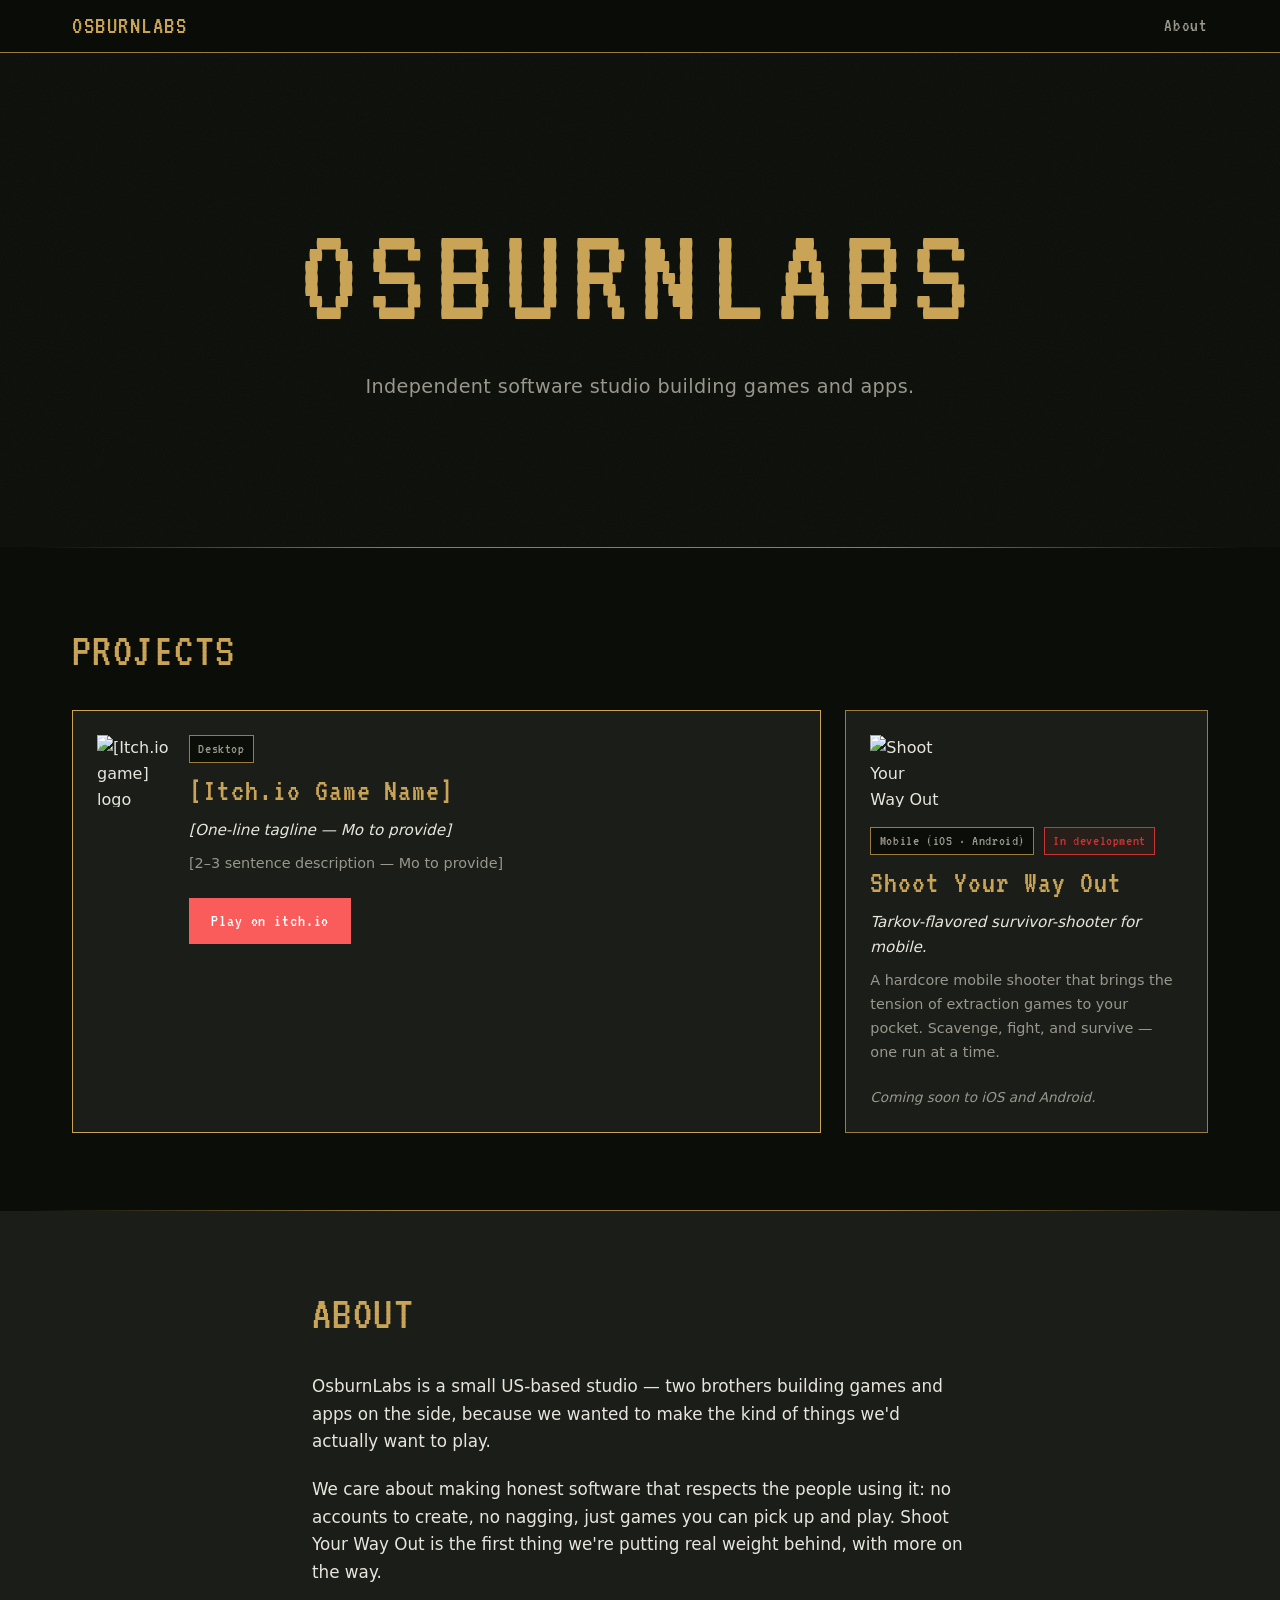
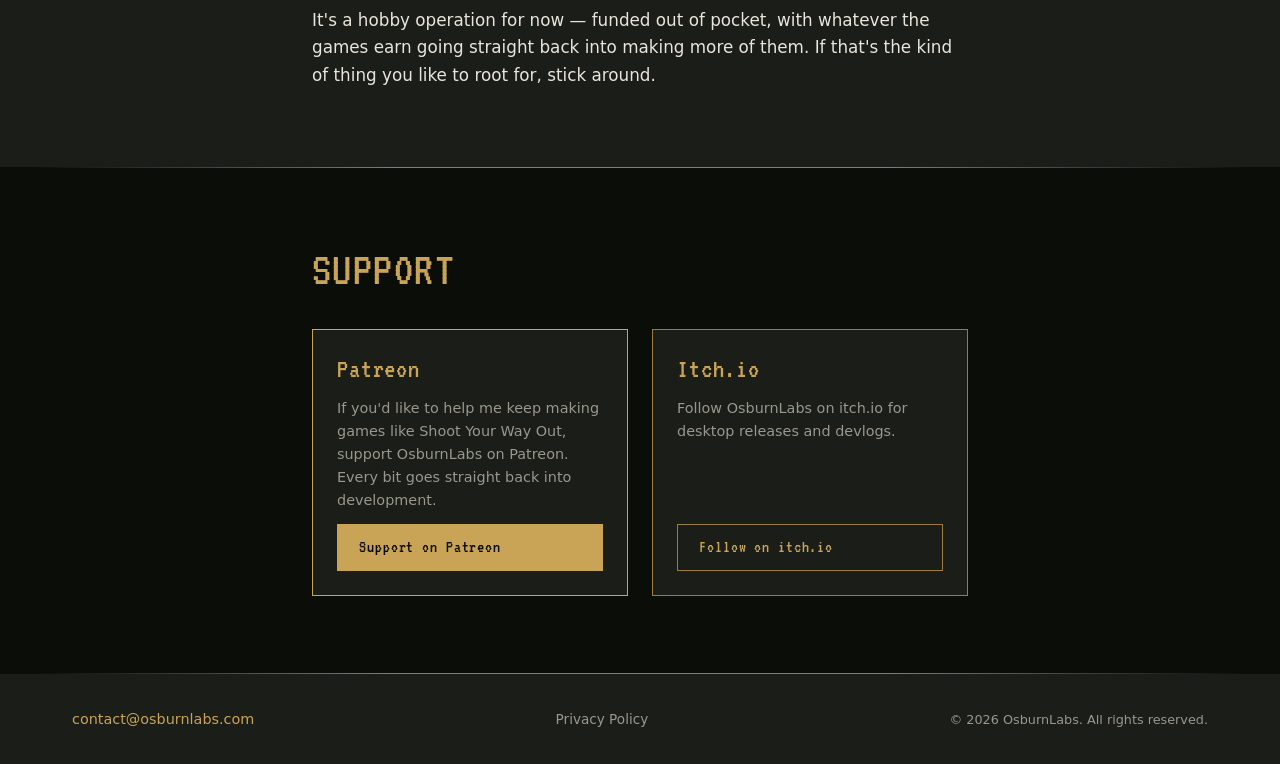
==== index.html @ d43e5573 "Initial scaffold: index.html, privacy.html, app-ads.txt, CNAME, styles/main.css Static site structur" ====
<!DOCTYPE html>
<html lang="en">
<head>
  <meta charset="UTF-8" />
  <meta name="viewport" content="width=device-width, initial-scale=1.0" />
  <title>OsburnLabs — Independent Software Studio</title>
  <meta name="description" content="OsburnLabs is a small independent software studio building games and apps." />

  <!-- Open Graph -->
  <meta property="og:title" content="OsburnLabs — Independent Software Studio" />
  <meta property="og:description" content="Small indie studio building games and apps. Shoot Your Way Out — Tarkov-flavored mobile survivor-shooter." />
  <meta property="og:type" content="website" />
  <meta property="og:url" content="https://osburnlabs.com" />
  <meta property="og:image" content="https://osburnlabs.com/assets/images/og-image.png" />

  <!-- Favicon -->
  <link rel="icon" type="image/png" href="/assets/images/favicon.png" />

  <!-- Fonts -->
  <link rel="preconnect" href="https://fonts.googleapis.com" />
  <link rel="preconnect" href="https://fonts.gstatic.com" crossorigin />
  <link href="https://fonts.googleapis.com/css2?family=VT323&display=swap" rel="stylesheet" />

  <!-- Styles -->
  <link rel="stylesheet" href="/styles/main.css" />
</head>
<body>

  <!-- ─── NAV ─── -->
  <nav class="nav" aria-label="Site navigation">
    <div class="nav-inner">
      <a href="#hero" class="nav-logo" aria-label="OsburnLabs home">OSBURNLABS</a>
      <a href="#about" class="nav-link">About</a>
    </div>
  </nav>

  <!-- ─── HERO ─── -->
  <section id="hero" class="hero">
    <div class="container">
      <!-- Swap this h1 for an <img> tag when the final logo is ready -->
      <h1 class="hero-title">OSBURNLABS</h1>
      <p class="hero-tagline">Independent software studio building games and apps.</p>
    </div>
  </section>

  <div class="divider" aria-hidden="true"></div>

  <!-- ─── PROJECTS ─── -->
  <section id="projects" class="section">
    <div class="container">
      <h2 class="section-heading">Projects</h2>
      <div class="project-grid">

        <!-- Card A: Itch.io game (live — featured) -->
        <article class="project-card project-card--featured">
          <div class="project-card-icon">
            <!-- Replace src with real asset when Mo provides itch-game-logo.png -->
            <img src="/assets/images/itch-game-logo.png" alt="[Itch.io game] logo" width="96" height="96" />
          </div>
          <div class="project-card-body">
            <div class="project-card-meta">
              <span class="project-tag">Desktop</span>
            </div>
            <!-- Mo to fill in: game title, tagline, description, itch.io game-page URL -->
            <h3 class="project-card-title">[Itch.io Game Name]</h3>
            <p class="project-card-tagline">[One-line tagline — Mo to provide]</p>
            <p class="project-card-desc">[2–3 sentence description — Mo to provide]</p>
            <div class="project-card-actions">
              <a href="#" class="btn btn--itch" aria-label="Play [Itch.io game] on itch.io">
                Play on itch.io
              </a>
            </div>
          </div>
        </article>

        <!-- Card B: Shoot Your Way Out (in development) -->
        <article class="project-card">
          <div class="project-card-icon">
            <!-- Replace src with sywo-logo.png when Mo provides it -->
            <img src="/assets/images/sywo-logo.png" alt="Shoot Your Way Out logo" width="96" height="96" />
          </div>
          <div class="project-card-body">
            <div class="project-card-meta">
              <span class="project-tag">Mobile (iOS · Android)</span>
              <span class="project-status">In development</span>
            </div>
            <h3 class="project-card-title">Shoot Your Way Out</h3>
            <p class="project-card-tagline">Tarkov-flavored survivor-shooter for mobile.</p>
            <p class="project-card-desc">A hardcore mobile shooter that brings the tension of extraction games to your pocket. Scavenge, fight, and survive — one run at a time.</p>
            <div class="project-card-actions">
              <p class="project-coming-soon">Coming soon to iOS and Android.</p>
              <!-- Store badge slots — uncomment and add links once listings exist:
              <a href="#" class="btn btn--store">
                <img src="/assets/images/badge-appstore.svg" alt="Download on the App Store" />
              </a>
              <a href="#" class="btn btn--store">
                <img src="/assets/images/badge-googleplay.svg" alt="Get it on Google Play" />
              </a>
              -->
            </div>
          </div>
        </article>

        <!-- Third card slot — add new project card here when ready, no grid rework needed -->

      </div>
    </div>
  </section>

  <div class="divider" aria-hidden="true"></div>

  <!-- ─── ABOUT ─── -->
  <section id="about" class="section section--alt">
    <div class="container container--narrow">
      <h2 class="section-heading">About</h2>
      <div class="about-copy">
        <p>OsburnLabs is a small US-based studio — two brothers building games and apps on the side, because we wanted to make the kind of things we'd actually want to play.</p>
        <p>We care about making honest software that respects the people using it: no accounts to create, no nagging, just games you can pick up and play. Shoot Your Way Out is the first thing we're putting real weight behind, with more on the way.</p>
        <p>It's a hobby operation for now — funded out of pocket, with whatever the games earn going straight back into making more of them. If that's the kind of thing you like to root for, stick around.</p>
      </div>
    </div>
  </section>

  <div class="divider" aria-hidden="true"></div>

  <!-- ─── SUPPORT ─── -->
  <section id="support" class="section">
    <div class="container container--narrow">
      <h2 class="section-heading">Support</h2>
      <div class="support-grid">

        <!-- Patreon (primary) — replace href with real Patreon URL -->
        <div class="support-card support-card--primary">
          <h3 class="support-card-heading">Patreon</h3>
          <p class="support-card-body">If you'd like to help me keep making games like Shoot Your Way Out, support OsburnLabs on Patreon. Every bit goes straight back into development.</p>
          <a href="#" class="btn btn--gold" aria-label="Support OsburnLabs on Patreon">Support on Patreon</a>
        </div>

        <!-- Itch.io profile (secondary) — replace href with real itch.io developer-profile URL -->
        <div class="support-card">
          <h3 class="support-card-heading">Itch.io</h3>
          <p class="support-card-body">Follow OsburnLabs on itch.io for desktop releases and devlogs.</p>
          <a href="#" class="btn btn--outline" aria-label="Follow OsburnLabs on itch.io">Follow on itch.io</a>
        </div>

        <!-- Future slot: Discord / mailing list — add card here when ready -->

      </div>
    </div>
  </section>

  <div class="divider" aria-hidden="true"></div>

  <!-- ─── FOOTER ─── -->
  <footer class="footer">
    <div class="container">
      <div class="footer-inner">
        <p class="footer-contact">
          <a href="mailto:contact@osburnlabs.com">contact@osburnlabs.com</a>
        </p>
        <nav class="footer-nav" aria-label="Footer navigation">
          <a href="/privacy.html">Privacy Policy</a>
        </nav>
        <p class="footer-copy">&copy; 2026 OsburnLabs. All rights reserved.</p>
      </div>
    </div>
  </footer>

</body>
</html>
---- styles/main.css ----
/* ═══════════════════════════════════════════
   OsburnLabs — main.css
   Palette and typography locked to Shoot Your Way Out brand.
   ═══════════════════════════════════════════ */

/* ─── Custom properties ─── */
:root {
  --clr-bg:         #0a0d08;
  --clr-surface:    #1a1d18;
  --clr-gold:       #c9a356;
  --clr-gold-dark:  #9a7c3f;
  --clr-text:       #e8e5dc;
  --clr-text-muted: #9a978c;
  --clr-danger:     #cc3333;

  --font-heading: 'VT323', monospace;
  --font-body:    system-ui, -apple-system, 'Segoe UI', Roboto, sans-serif;

  --container-max:    1200px;
  --container-narrow: 720px;
  --section-pad:      clamp(3rem, 6vw, 5rem);
  --px:               clamp(1rem, 5vw, 2rem);
}

/* ─── Reset ─── */
*, *::before, *::after {
  box-sizing: border-box;
  margin: 0;
  padding: 0;
}

html {
  scroll-behavior: smooth;
}

body {
  background-color: var(--clr-bg);
  color: var(--clr-text);
  font-family: var(--font-body);
  font-size: 1rem;
  line-height: 1.65;
  -webkit-font-smoothing: antialiased;
}

img {
  display: block;
  max-width: 100%;
}

a {
  color: var(--clr-gold);
  text-decoration: none;
  transition: color 150ms;
}

a:hover {
  color: var(--clr-gold-dark);
}

a:focus-visible {
  outline: 2px solid var(--clr-gold);
  outline-offset: 3px;
}

/* ─── Typography ─── */
h1, h2, h3, h4 {
  font-family: var(--font-heading);
  font-weight: 400;
  line-height: 1.1;
  color: var(--clr-gold);
  letter-spacing: 0.03em;
}

/* ─── Layout ─── */
.container {
  width: 100%;
  max-width: var(--container-max);
  margin-inline: auto;
  padding-inline: var(--px);
}

.container--narrow {
  max-width: var(--container-narrow);
}

/* ─── Sticky nav ─── */
.nav {
  position: sticky;
  top: 0;
  z-index: 100;
  background-color: rgba(10, 13, 8, 0.93);
  backdrop-filter: blur(6px);
  -webkit-backdrop-filter: blur(6px);
  border-bottom: 1px solid var(--clr-gold-dark);
}

.nav-inner {
  max-width: var(--container-max);
  margin-inline: auto;
  padding-inline: var(--px);
  height: 3.25rem;
  display: flex;
  align-items: center;
  justify-content: space-between;
}

.nav-logo {
  font-family: var(--font-heading);
  font-size: 1.6rem;
  color: var(--clr-gold);
  letter-spacing: 0.06em;
}

.nav-logo:hover {
  color: var(--clr-text);
}

.nav-link {
  font-family: var(--font-heading);
  font-size: 1.2rem;
  color: var(--clr-text-muted);
  letter-spacing: 0.04em;
}

.nav-link:hover {
  color: var(--clr-gold);
}

/* ─── Hero ─── */
.hero {
  padding-block: clamp(5rem, 12vw, 9rem);
  text-align: center;
  position: relative;
  overflow: hidden;
}

/* Subtle grain overlay — SVG noise filter, very faint */
.hero::before {
  content: '';
  position: absolute;
  inset: 0;
  background-image: url("data:image/svg+xml,%3Csvg xmlns='http://www.w3.org/2000/svg' width='250' height='250'%3E%3Cfilter id='n'%3E%3CfeTurbulence type='fractalNoise' baseFrequency='0.85' numOctaves='4' stitchTiles='stitch'/%3E%3CfeColorMatrix type='saturate' values='0'/%3E%3C/filter%3E%3Crect width='250' height='250' filter='url(%23n)' opacity='0.04'/%3E%3C/svg%3E");
  pointer-events: none;
}

.hero-title {
  font-family: var(--font-heading);
  font-size: clamp(3.5rem, 14vw, 9rem);
  color: var(--clr-gold);
  letter-spacing: 0.07em;
  position: relative;
}

.hero-tagline {
  margin-top: 1rem;
  font-size: clamp(0.95rem, 2.5vw, 1.2rem);
  color: var(--clr-text-muted);
  letter-spacing: 0.02em;
  position: relative;
}

/* ─── Section dividers ─── */
.divider {
  height: 1px;
  background: linear-gradient(
    to right,
    transparent,
    var(--clr-gold-dark) 30%,
    var(--clr-gold-dark) 70%,
    transparent
  );
  margin-inline: var(--px);
}

/* ─── Sections ─── */
.section {
  padding-block: var(--section-pad);
}

.section--alt {
  background-color: var(--clr-surface);
}

.section-heading {
  font-size: clamp(2rem, 5vw, 3rem);
  text-transform: uppercase;
  margin-bottom: 2rem;
}

/* ─── Project grid ─── */
.project-grid {
  display: grid;
  grid-template-columns: 1fr;
  gap: 1.5rem;
}

@media (min-width: 768px) {
  .project-grid {
    grid-template-columns: repeat(2, 1fr);
  }
}

@media (min-width: 1024px) {
  .project-grid {
    grid-template-columns: repeat(3, 1fr);
  }
}

/* ─── Project card ─── */
.project-card {
  background-color: var(--clr-surface);
  border: 1px solid var(--clr-gold-dark);
  padding: 1.5rem;
  display: flex;
  flex-direction: column;
  gap: 1.25rem;
  transition: border-color 200ms;
}

.project-card:hover {
  border-color: var(--clr-gold);
}

/* Featured card (itch game — live) gets gold border and spans 2 cols on desktop */
.project-card--featured {
  border-color: var(--clr-gold);
}

@media (min-width: 1024px) {
  .project-card--featured {
    grid-column: span 2;
    flex-direction: row;
    align-items: flex-start;
  }

  .project-card--featured .project-card-icon {
    flex-shrink: 0;
  }
}

.project-card-icon img {
  width: 72px;
  height: 72px;
  object-fit: contain;
  image-rendering: pixelated;
}

.project-card-body {
  display: flex;
  flex-direction: column;
  gap: 0.6rem;
  flex: 1;
}

.project-card-meta {
  display: flex;
  align-items: center;
  gap: 0.6rem;
  flex-wrap: wrap;
}

.project-tag {
  font-family: var(--font-heading);
  font-size: 0.95rem;
  color: var(--clr-text-muted);
  background-color: var(--clr-bg);
  border: 1px solid var(--clr-gold-dark);
  padding: 0.05em 0.55em;
  letter-spacing: 0.04em;
}

.project-status {
  font-family: var(--font-heading);
  font-size: 0.95rem;
  color: var(--clr-danger);
  background-color: rgba(204, 51, 51, 0.08);
  border: 1px solid var(--clr-danger);
  padding: 0.05em 0.55em;
  letter-spacing: 0.04em;
}

.project-card-title {
  font-size: clamp(1.5rem, 3vw, 2rem);
}

.project-card-tagline {
  color: var(--clr-text);
  font-style: italic;
  font-size: 0.95rem;
}

.project-card-desc {
  color: var(--clr-text-muted);
  font-size: 0.9rem;
}

.project-card-actions {
  margin-top: auto;
  padding-top: 0.75rem;
  display: flex;
  flex-wrap: wrap;
  gap: 0.75rem;
  align-items: center;
}

.project-coming-soon {
  color: var(--clr-text-muted);
  font-style: italic;
  font-size: 0.85rem;
}

/* ─── Buttons ─── */
.btn {
  display: inline-flex;
  align-items: center;
  gap: 0.4em;
  padding: 0.45em 1.2em;
  font-family: var(--font-heading);
  font-size: 1.1rem;
  letter-spacing: 0.05em;
  border: 1px solid transparent;
  cursor: pointer;
  transition: background-color 150ms, color 150ms, border-color 150ms;
  text-decoration: none;
  white-space: nowrap;
}

/* Gold — primary CTA */
.btn--gold {
  background-color: var(--clr-gold);
  color: var(--clr-bg);
  border-color: var(--clr-gold);
}

.btn--gold:hover {
  background-color: var(--clr-gold-dark);
  border-color: var(--clr-gold-dark);
  color: var(--clr-text);
}

/* Itch.io brand */
.btn--itch {
  background-color: #fa5c5c;
  color: #fff;
  border-color: #fa5c5c;
}

.btn--itch:hover {
  background-color: #d94f4f;
  border-color: #d94f4f;
  color: #fff;
}

/* Outline — secondary */
.btn--outline {
  background-color: transparent;
  color: var(--clr-gold);
  border-color: var(--clr-gold-dark);
}

.btn--outline:hover {
  border-color: var(--clr-gold);
  background-color: rgba(201, 163, 86, 0.07);
}

/* ─── About ─── */
.about-copy p {
  font-size: 1.05rem;
  color: var(--clr-text);
  margin-bottom: 1.25rem;
}

.about-copy p:last-child {
  margin-bottom: 0;
}

/* ─── Support ─── */
.support-grid {
  display: grid;
  grid-template-columns: 1fr;
  gap: 1.5rem;
}

@media (min-width: 600px) {
  .support-grid {
    grid-template-columns: repeat(2, 1fr);
  }
}

.support-card {
  background-color: var(--clr-surface);
  border: 1px solid var(--clr-gold-dark);
  padding: 1.5rem;
  display: flex;
  flex-direction: column;
  gap: 0.75rem;
}

.support-card--primary {
  border-color: var(--clr-gold);
}

.support-card-heading {
  font-size: 1.75rem;
  color: var(--clr-gold);
}

.support-card-body {
  color: var(--clr-text-muted);
  font-size: 0.9rem;
  flex: 1;
  line-height: 1.6;
}

/* ─── Footer ─── */
.footer {
  padding-block: 2rem;
  background-color: var(--clr-surface);
}

.footer-inner {
  display: flex;
  flex-direction: column;
  align-items: center;
  gap: 0.6rem;
  text-align: center;
}

@media (min-width: 600px) {
  .footer-inner {
    flex-direction: row;
    justify-content: space-between;
    text-align: left;
  }
}

.footer-contact a {
  font-size: 0.9rem;
  color: var(--clr-gold);
}

.footer-contact a:hover {
  color: var(--clr-text);
}

.footer-nav a {
  font-size: 0.85rem;
  color: var(--clr-text-muted);
}

.footer-nav a:hover {
  color: var(--clr-gold);
}

.footer-copy {
  font-size: 0.8rem;
  color: var(--clr-text-muted);
}

/* ─── Privacy page ─── */
.privacy-title {
  font-size: clamp(2rem, 5vw, 3rem);
  margin-bottom: 0.5rem;
}

.privacy-updated {
  color: var(--clr-text-muted);
  font-size: 0.85rem;
  margin-bottom: 2.5rem;
  padding-bottom: 1.5rem;
  border-bottom: 1px solid var(--clr-gold-dark);
}

.privacy-body {
  color: var(--clr-text);
  font-size: 1rem;
  line-height: 1.75;
}

.privacy-body h2,
.privacy-body h3 {
  margin-top: 2rem;
  margin-bottom: 0.75rem;
}

.privacy-body h2 { font-size: clamp(1.4rem, 3vw, 2rem); }
.privacy-body h3 { font-size: clamp(1.1rem, 2.5vw, 1.5rem); }

.privacy-body p {
  margin-bottom: 1rem;
  color: var(--clr-text-muted);
}

.privacy-body ul,
.privacy-body ol {
  padding-left: 1.5rem;
  margin-bottom: 1rem;
  color: var(--clr-text-muted);
}

.privacy-body li {
  margin-bottom: 0.4rem;
}

.privacy-body a {
  color: var(--clr-gold);
  text-decoration: underline;
}

.privacy-placeholder {
  color: var(--clr-text-muted);
  border: 1px dashed var(--clr-gold-dark);
  padding: 2.5rem;
  text-align: center;
  font-style: italic;
}
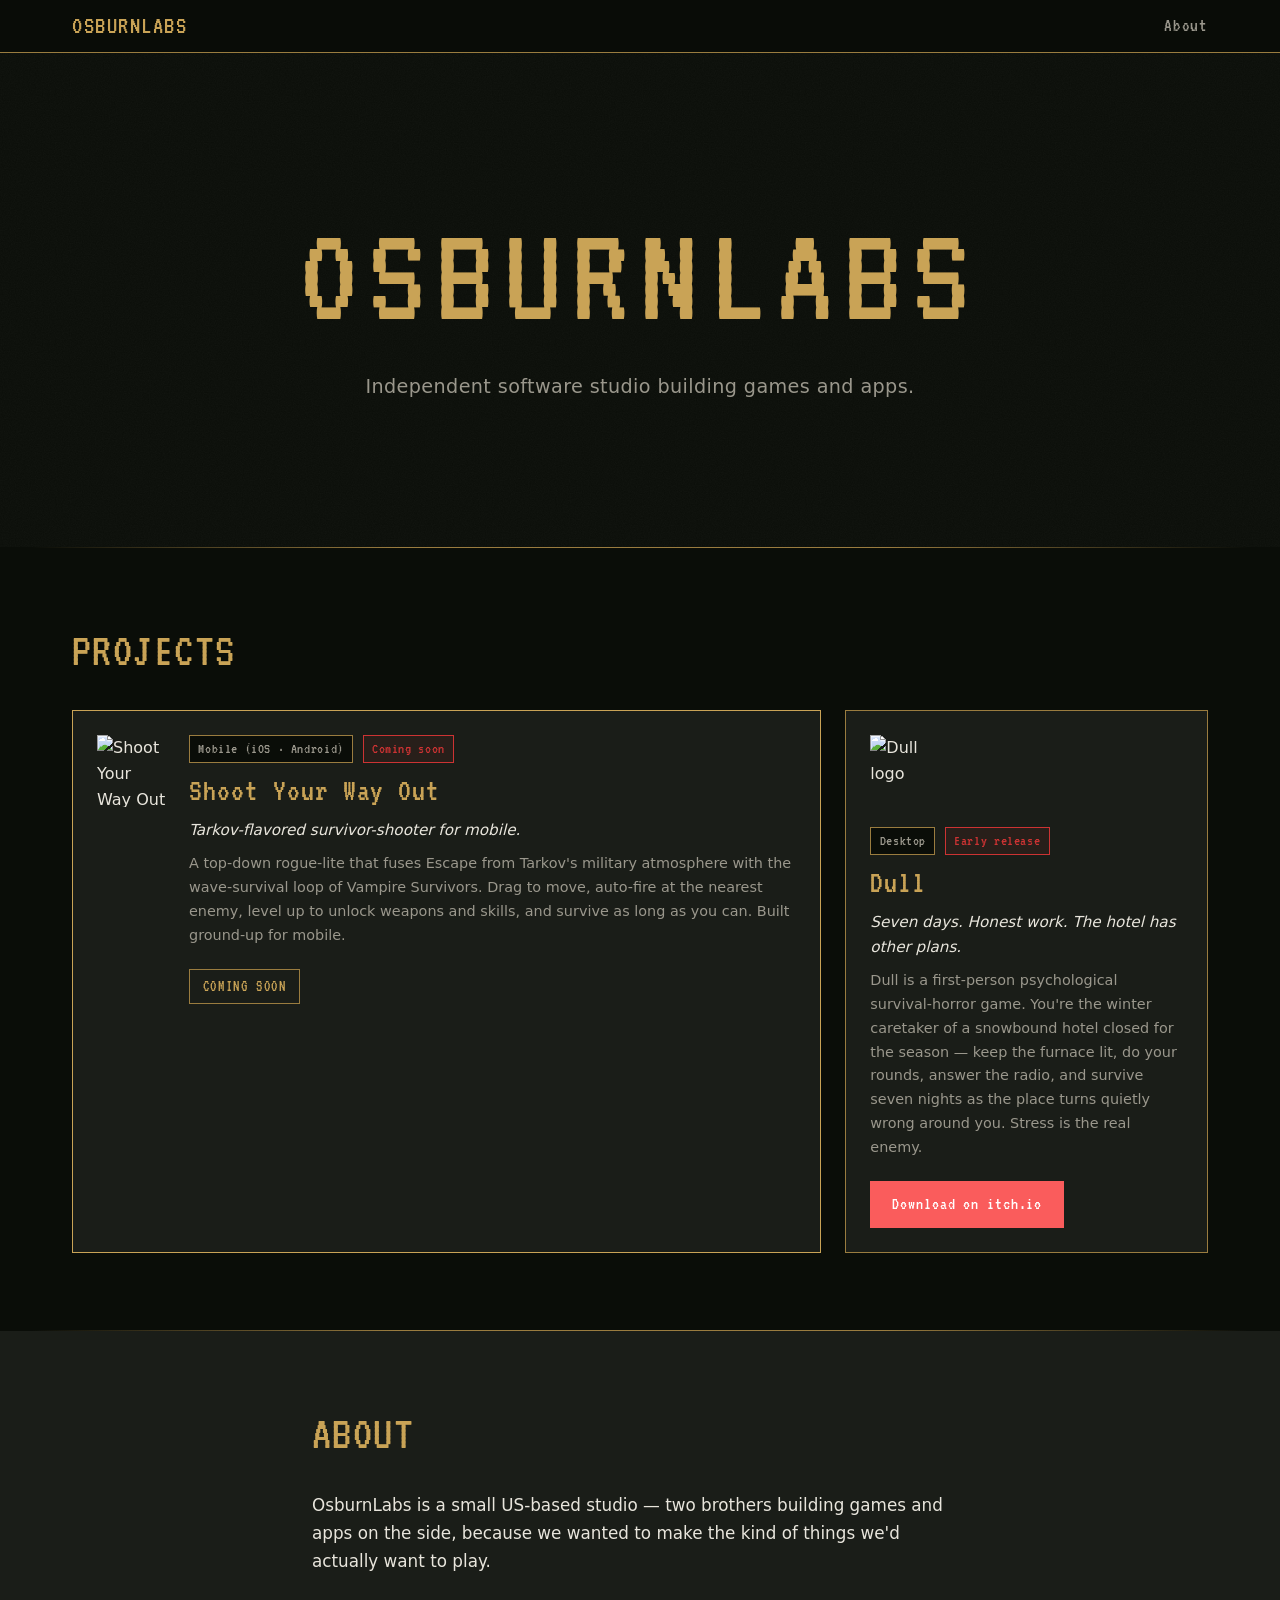
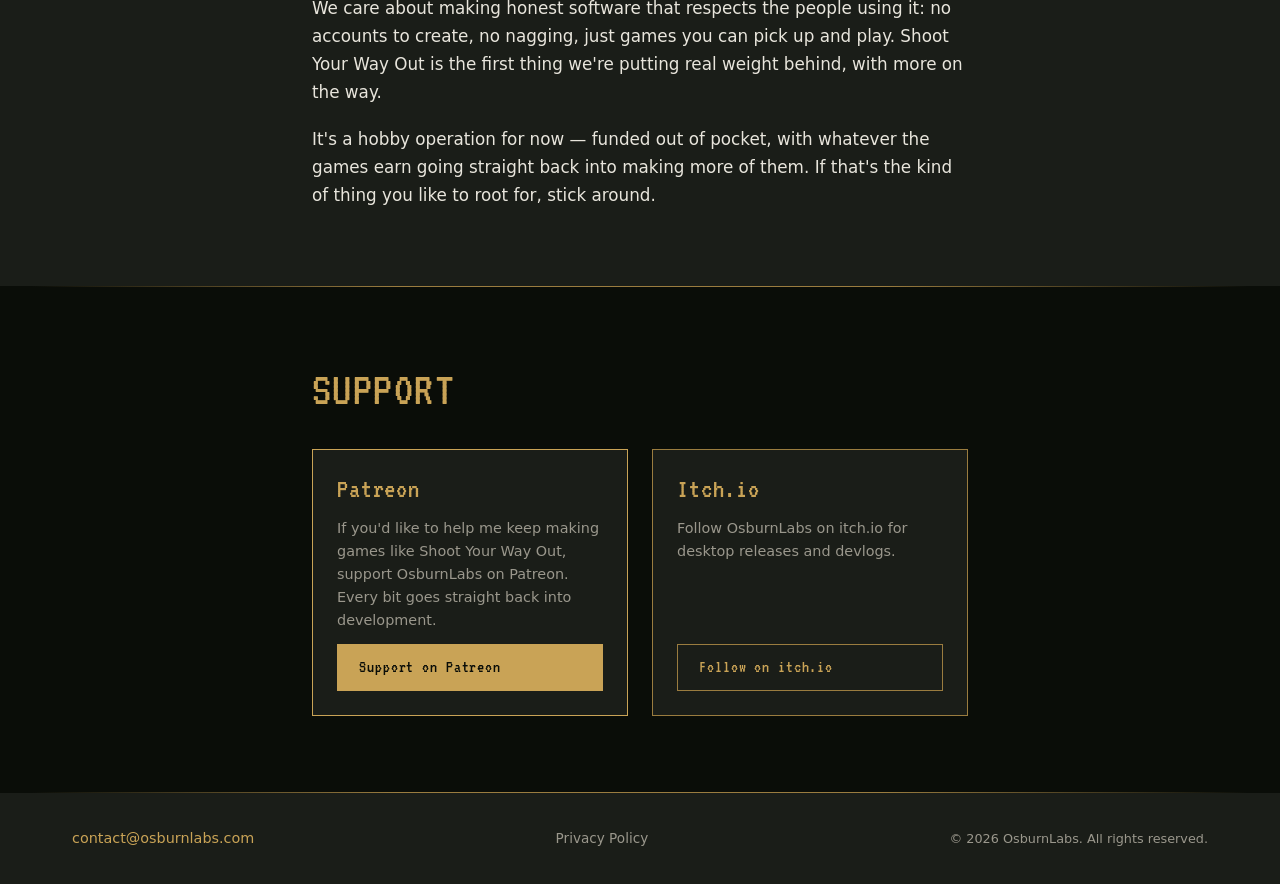
==== commit 09beffb6: "content+layout: SYWO as flagship, Dull secondary, real links SYWO is now the featured 2-column card " ====
--- a/index.html
+++ b/index.html
@@ -14,7 +14,7 @@
   <meta property="og:image" content="https://osburnlabs.com/assets/images/og-image.png" />
 
   <!-- Favicon -->
-  <link rel="icon" type="image/png" href="/assets/images/favicon.png" />
+  <link rel="icon" type="image/png" href="assets/images/favicon.png" />
 
   <!-- Fonts -->
   <link rel="preconnect" href="https://fonts.googleapis.com" />
@@ -22,7 +22,7 @@
   <link href="https://fonts.googleapis.com/css2?family=VT323&display=swap" rel="stylesheet" />
 
   <!-- Styles -->
-  <link rel="stylesheet" href="/styles/main.css" />
+  <link rel="stylesheet" href="styles/main.css" />
 </head>
 <body>
 
@@ -51,52 +51,52 @@
       <h2 class="section-heading">Projects</h2>
       <div class="project-grid">
 
-        <!-- Card A: Itch.io game (live — featured) -->
+        <!-- Card A: Shoot Your Way Out (flagship — featured 2-column on desktop) -->
         <article class="project-card project-card--featured">
           <div class="project-card-icon">
-            <!-- Replace src with real asset when Mo provides itch-game-logo.png -->
-            <img src="/assets/images/itch-game-logo.png" alt="[Itch.io game] logo" width="96" height="96" />
+            <!-- Drop sywo-logo.png into assets/images/ when ready -->
+            <img src="assets/images/sywo-logo.png" alt="Shoot Your Way Out logo" width="96" height="96" />
+          </div>
+          <div class="project-card-body">
+            <div class="project-card-meta">
+              <span class="project-tag">Mobile (iOS · Android)</span>
+              <span class="project-status">Coming soon</span>
+            </div>
+            <h3 class="project-card-title">Shoot Your Way Out</h3>
+            <p class="project-card-tagline">Tarkov-flavored survivor-shooter for mobile.</p>
+            <p class="project-card-desc">A top-down rogue-lite that fuses Escape from Tarkov's military atmosphere with the wave-survival loop of Vampire Survivors. Drag to move, auto-fire at the nearest enemy, level up to unlock weapons and skills, and survive as long as you can. Built ground-up for mobile.</p>
+            <div class="project-card-actions">
+              <span class="project-coming-soon-badge">Coming Soon</span>
+              <!-- Store badge slots — uncomment and add links once store listings exist:
+              <a href="#" class="btn btn--store">
+                <img src="assets/images/badge-appstore.svg" alt="Download on the App Store" />
+              </a>
+              <a href="#" class="btn btn--store">
+                <img src="assets/images/badge-googleplay.svg" alt="Get it on Google Play" />
+              </a>
+              -->
+            </div>
+          </div>
+        </article>
+
+        <!-- Card B: Dull (secondary — early/live release) -->
+        <article class="project-card">
+          <div class="project-card-icon">
+            <!-- Drop dull-logo.png into assets/images/ when ready -->
+            <img src="assets/images/dull-logo.png" alt="Dull logo" width="96" height="96" />
           </div>
           <div class="project-card-body">
             <div class="project-card-meta">
               <span class="project-tag">Desktop</span>
+              <span class="project-status">Early release</span>
             </div>
-            <!-- Mo to fill in: game title, tagline, description, itch.io game-page URL -->
-            <h3 class="project-card-title">[Itch.io Game Name]</h3>
-            <p class="project-card-tagline">[One-line tagline — Mo to provide]</p>
-            <p class="project-card-desc">[2–3 sentence description — Mo to provide]</p>
+            <h3 class="project-card-title">Dull</h3>
+            <p class="project-card-tagline">Seven days. Honest work. The hotel has other plans.</p>
+            <p class="project-card-desc">Dull is a first-person psychological survival-horror game. You're the winter caretaker of a snowbound hotel closed for the season — keep the furnace lit, do your rounds, answer the radio, and survive seven nights as the place turns quietly wrong around you. Stress is the real enemy.</p>
             <div class="project-card-actions">
-              <a href="#" class="btn btn--itch" aria-label="Play [Itch.io game] on itch.io">
-                Play on itch.io
+              <a href="https://osburnlabs.itch.io/dull" class="btn btn--itch" aria-label="Download Dull on itch.io" target="_blank" rel="noopener">
+                Download on itch.io
               </a>
-            </div>
-          </div>
-        </article>
-
-        <!-- Card B: Shoot Your Way Out (in development) -->
-        <article class="project-card">
-          <div class="project-card-icon">
-            <!-- Replace src with sywo-logo.png when Mo provides it -->
-            <img src="/assets/images/sywo-logo.png" alt="Shoot Your Way Out logo" width="96" height="96" />
-          </div>
-          <div class="project-card-body">
-            <div class="project-card-meta">
-              <span class="project-tag">Mobile (iOS · Android)</span>
-              <span class="project-status">In development</span>
-            </div>
-            <h3 class="project-card-title">Shoot Your Way Out</h3>
-            <p class="project-card-tagline">Tarkov-flavored survivor-shooter for mobile.</p>
-            <p class="project-card-desc">A hardcore mobile shooter that brings the tension of extraction games to your pocket. Scavenge, fight, and survive — one run at a time.</p>
-            <div class="project-card-actions">
-              <p class="project-coming-soon">Coming soon to iOS and Android.</p>
-              <!-- Store badge slots — uncomment and add links once listings exist:
-              <a href="#" class="btn btn--store">
-                <img src="/assets/images/badge-appstore.svg" alt="Download on the App Store" />
-              </a>
-              <a href="#" class="btn btn--store">
-                <img src="/assets/images/badge-googleplay.svg" alt="Get it on Google Play" />
-              </a>
-              -->
             </div>
           </div>
         </article>
@@ -129,18 +129,16 @@
       <h2 class="section-heading">Support</h2>
       <div class="support-grid">
 
-        <!-- Patreon (primary) — replace href with real Patreon URL -->
         <div class="support-card support-card--primary">
           <h3 class="support-card-heading">Patreon</h3>
           <p class="support-card-body">If you'd like to help me keep making games like Shoot Your Way Out, support OsburnLabs on Patreon. Every bit goes straight back into development.</p>
-          <a href="#" class="btn btn--gold" aria-label="Support OsburnLabs on Patreon">Support on Patreon</a>
+          <a href="https://www.patreon.com/cw/OsburnLabs" class="btn btn--gold" aria-label="Support OsburnLabs on Patreon" target="_blank" rel="noopener">Support on Patreon</a>
         </div>
 
-        <!-- Itch.io profile (secondary) — replace href with real itch.io developer-profile URL -->
         <div class="support-card">
           <h3 class="support-card-heading">Itch.io</h3>
           <p class="support-card-body">Follow OsburnLabs on itch.io for desktop releases and devlogs.</p>
-          <a href="#" class="btn btn--outline" aria-label="Follow OsburnLabs on itch.io">Follow on itch.io</a>
+          <a href="https://osburnlabs.itch.io/" class="btn btn--outline" aria-label="Follow OsburnLabs on itch.io" target="_blank" rel="noopener">Follow on itch.io</a>
         </div>
 
         <!-- Future slot: Discord / mailing list — add card here when ready -->
@@ -159,7 +157,7 @@
           <a href="mailto:contact@osburnlabs.com">contact@osburnlabs.com</a>
         </p>
         <nav class="footer-nav" aria-label="Footer navigation">
-          <a href="/privacy.html">Privacy Policy</a>
+          <a href="privacy.html">Privacy Policy</a>
         </nav>
         <p class="footer-copy">&copy; 2026 OsburnLabs. All rights reserved.</p>
       </div>
--- a/styles/main.css
+++ b/styles/main.css
@@ -309,6 +309,18 @@
   font-size: 0.85rem;
 }
 
+.project-coming-soon-badge {
+  display: inline-block;
+  font-family: var(--font-heading);
+  font-size: 1rem;
+  letter-spacing: 0.1em;
+  color: var(--clr-gold);
+  border: 1px solid var(--clr-gold-dark);
+  padding: 0.2em 0.8em;
+  text-transform: uppercase;
+  cursor: default;
+}
+
 /* ─── Buttons ─── */
 .btn {
   display: inline-flex;
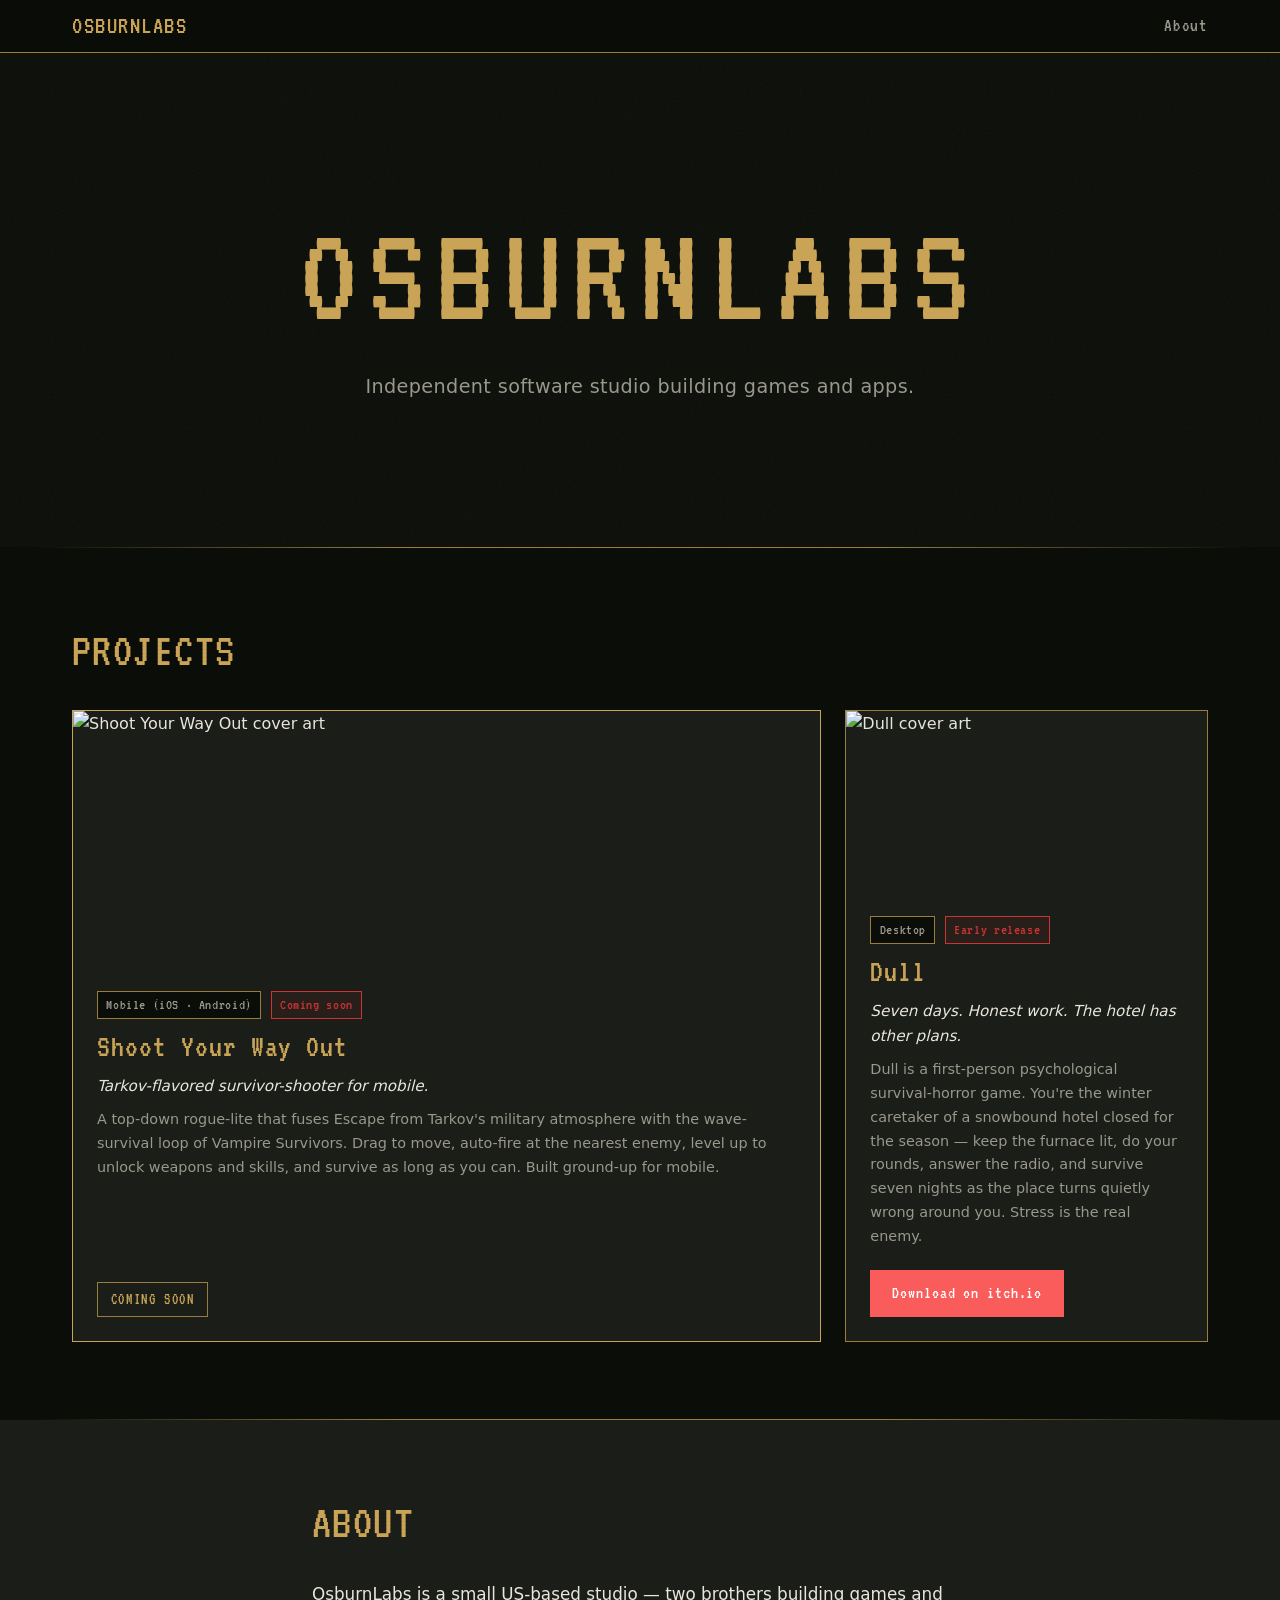
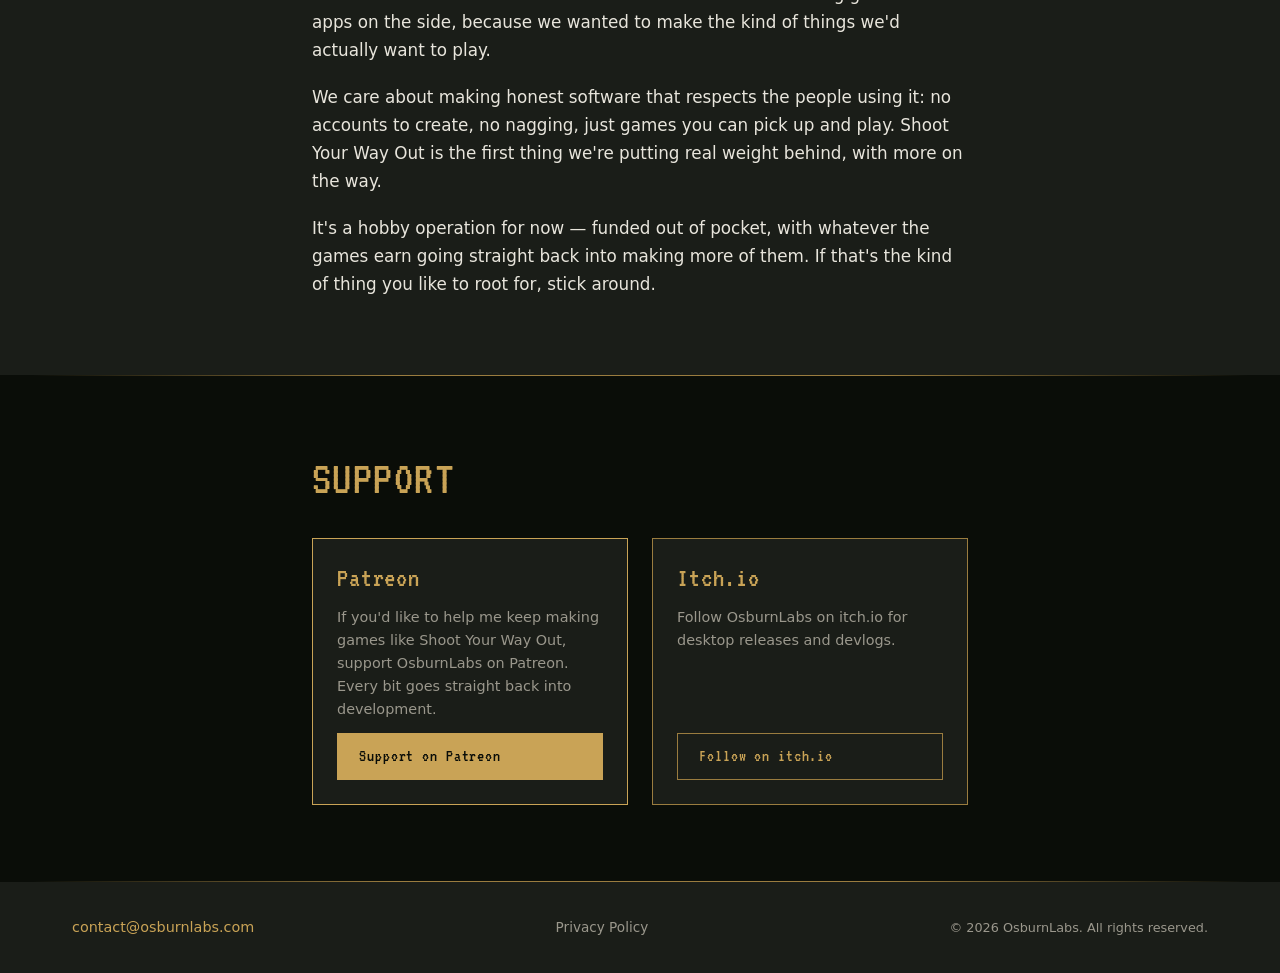
==== commit c7a1ff74: "layout: cover-image hero treatment on project cards Image moves from thumbnail beside text to full-w" ====
--- a/index.html
+++ b/index.html
@@ -53,9 +53,9 @@
 
         <!-- Card A: Shoot Your Way Out (flagship — featured 2-column on desktop) -->
         <article class="project-card project-card--featured">
-          <div class="project-card-icon">
+          <div class="project-card-hero">
             <!-- Drop sywo-logo.png into assets/images/ when ready -->
-            <img src="assets/images/sywo-logo.png" alt="Shoot Your Way Out logo" width="96" height="96" />
+            <img src="assets/images/sywo-logo.png" alt="Shoot Your Way Out cover art" />
           </div>
           <div class="project-card-body">
             <div class="project-card-meta">
@@ -81,9 +81,9 @@
 
         <!-- Card B: Dull (secondary — early/live release) -->
         <article class="project-card">
-          <div class="project-card-icon">
+          <div class="project-card-hero">
             <!-- Drop dull-logo.png into assets/images/ when ready -->
-            <img src="assets/images/dull-logo.png" alt="Dull logo" width="96" height="96" />
+            <img src="assets/images/dull-logo.png" alt="Dull cover art" />
           </div>
           <div class="project-card-body">
             <div class="project-card-meta">
--- a/styles/main.css
+++ b/styles/main.css
@@ -210,10 +210,10 @@
 .project-card {
   background-color: var(--clr-surface);
   border: 1px solid var(--clr-gold-dark);
-  padding: 1.5rem;
   display: flex;
   flex-direction: column;
-  gap: 1.25rem;
+  gap: 0;
+  overflow: hidden;
   transition: border-color 200ms;
 }
 
@@ -221,7 +221,7 @@
   border-color: var(--clr-gold);
 }
 
-/* Featured card (itch game — live) gets gold border and spans 2 cols on desktop */
+/* Featured card gets gold border and spans 2 cols on desktop */
 .project-card--featured {
   border-color: var(--clr-gold);
 }
@@ -229,20 +229,37 @@
 @media (min-width: 1024px) {
   .project-card--featured {
     grid-column: span 2;
-    flex-direction: row;
-    align-items: flex-start;
-  }
-
-  .project-card--featured .project-card-icon {
-    flex-shrink: 0;
-  }
-}
-
-.project-card-icon img {
-  width: 72px;
-  height: 72px;
-  object-fit: contain;
-  image-rendering: pixelated;
+    /* Image-on-top layout: always column, even at desktop widths */
+  }
+}
+
+/* ─── Cover-image hero ─── */
+.project-card-hero {
+  width: 100%;
+  flex-shrink: 0;
+  /* Secondary card: shorter on mobile, fuller on desktop */
+  height: 160px;
+}
+
+.project-card--featured .project-card-hero {
+  /* Featured card: taller at every breakpoint to stay visually dominant */
+  height: 200px;
+}
+
+@media (min-width: 600px) {
+  .project-card-hero {
+    height: 185px;
+  }
+  .project-card--featured .project-card-hero {
+    height: 260px;
+  }
+}
+
+.project-card-hero img {
+  width: 100%;
+  height: 100%;
+  object-fit: cover;
+  display: block;
 }
 
 .project-card-body {
@@ -250,6 +267,7 @@
   flex-direction: column;
   gap: 0.6rem;
   flex: 1;
+  padding: 1.25rem 1.5rem 1.5rem;
 }
 
 .project-card-meta {
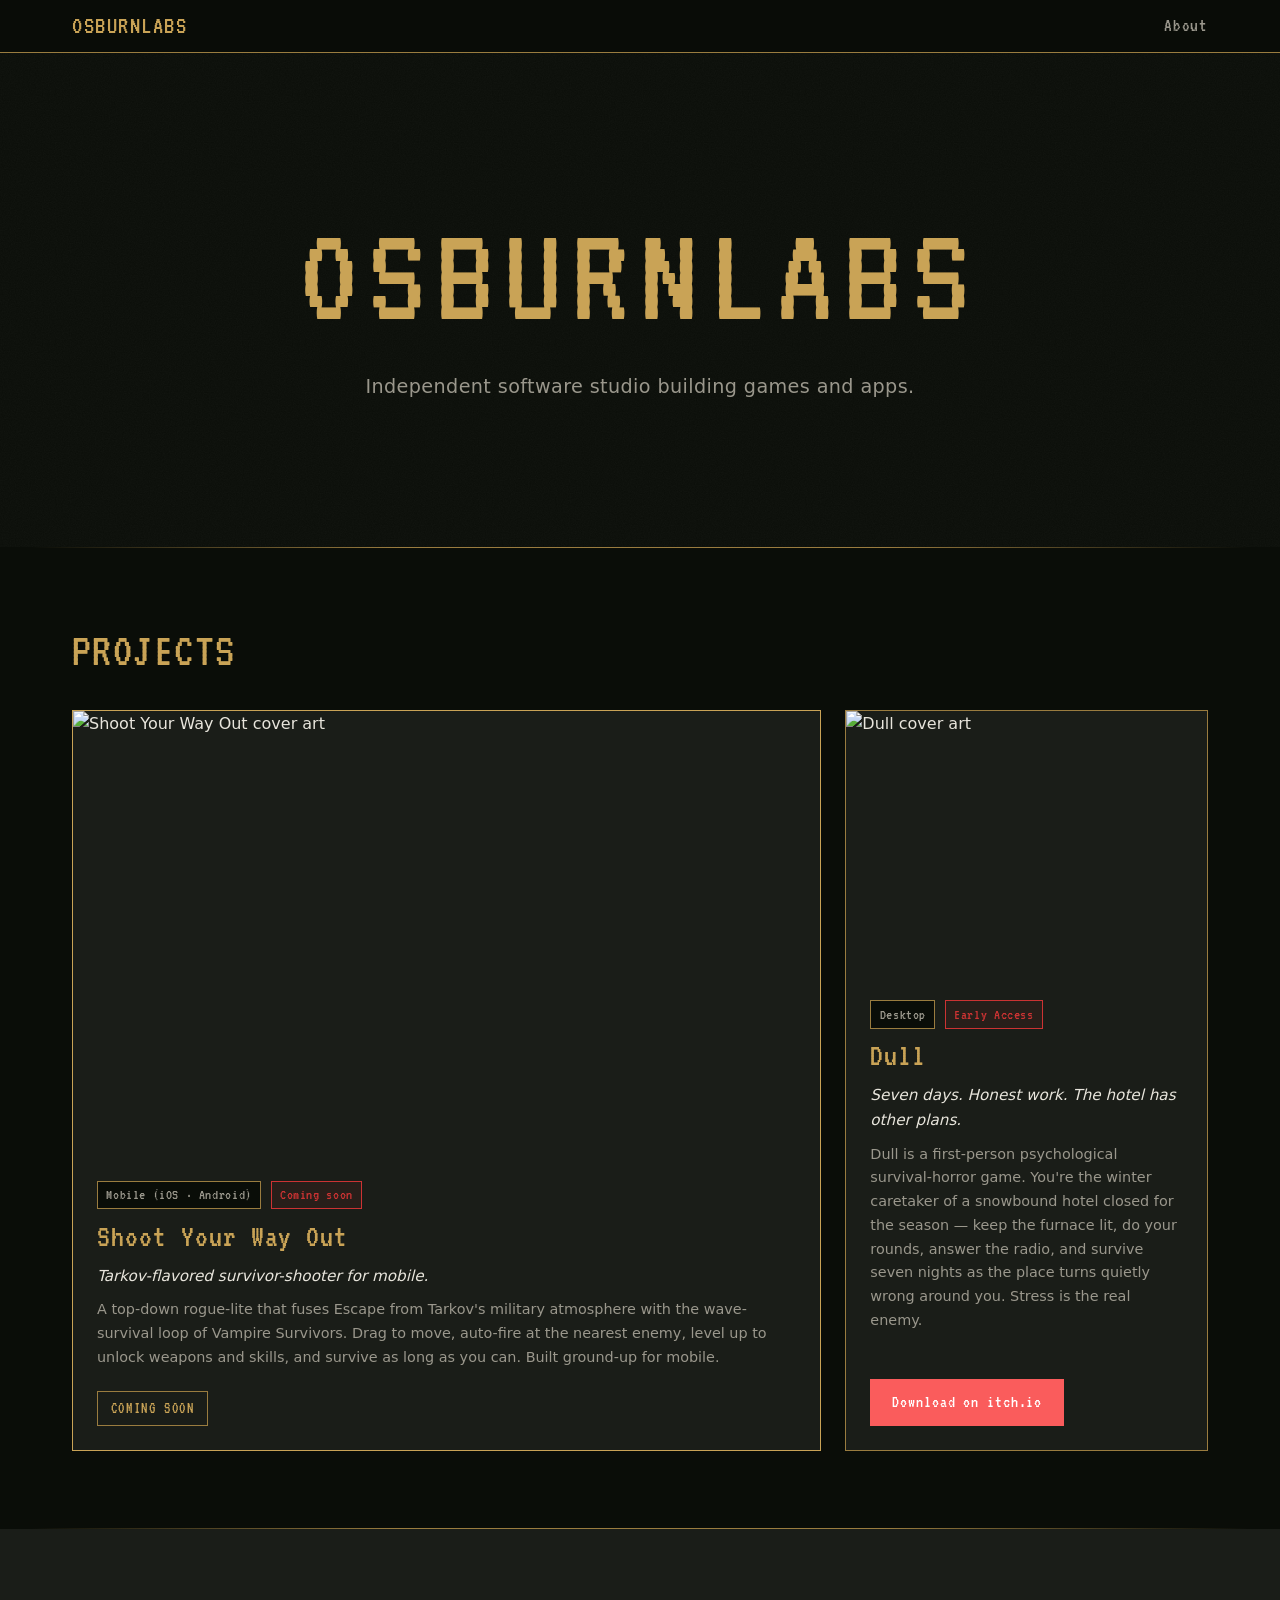
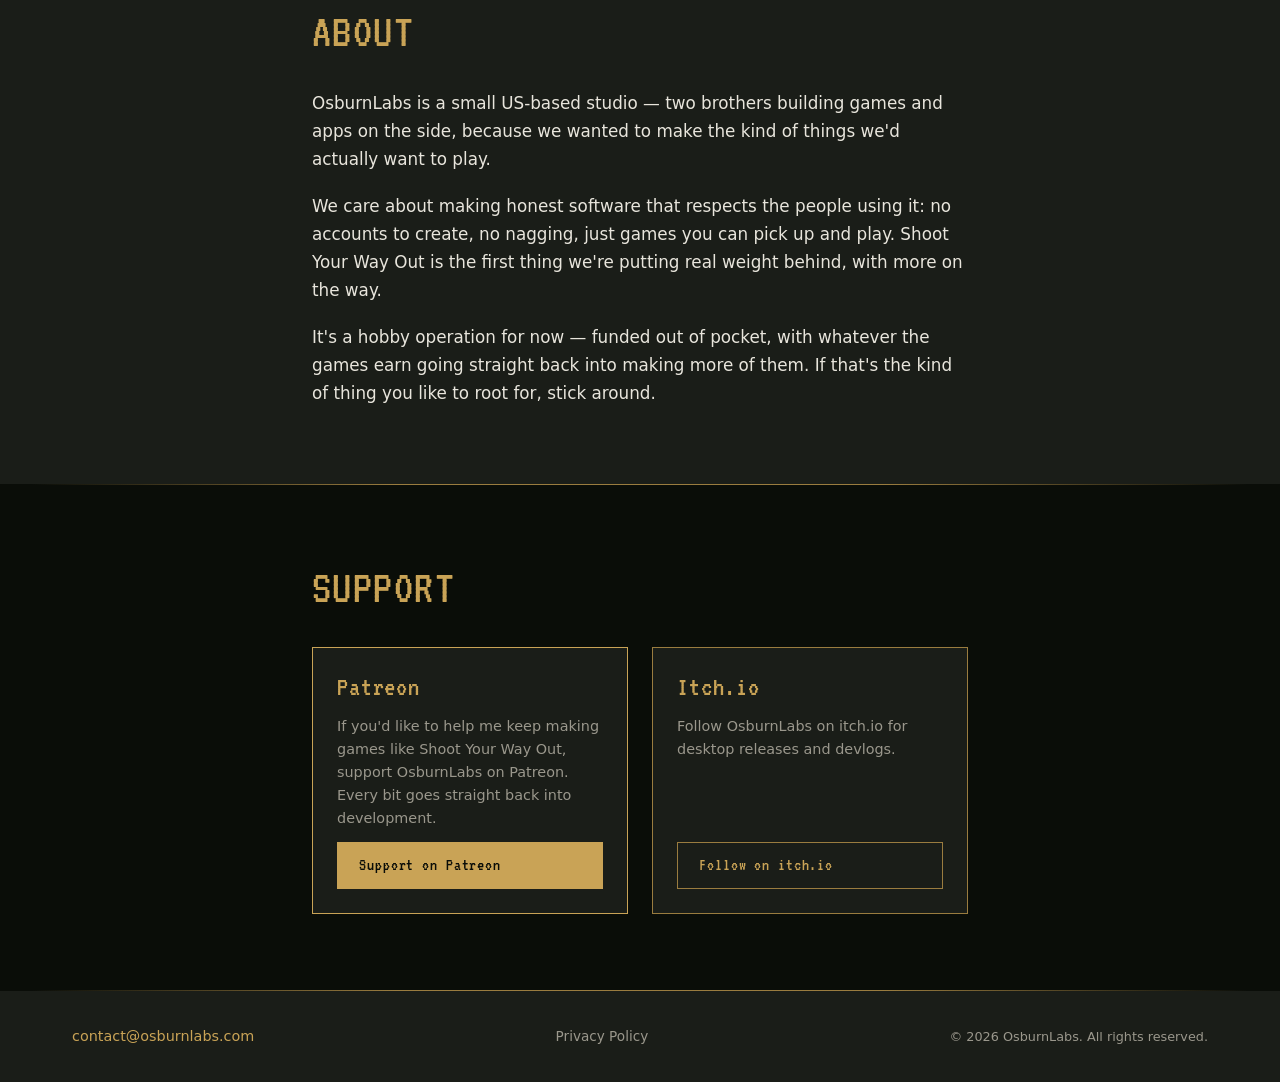
==== commit 86ba21fd: "content: rename Dull status tag from Early release to Early Access" ====
--- a/index.html
+++ b/index.html
@@ -88,7 +88,7 @@
           <div class="project-card-body">
             <div class="project-card-meta">
               <span class="project-tag">Desktop</span>
-              <span class="project-status">Early release</span>
+              <span class="project-status">Early Access</span>
             </div>
             <h3 class="project-card-title">Dull</h3>
             <p class="project-card-tagline">Seven days. Honest work. The hotel has other plans.</p>
--- a/styles/main.css
+++ b/styles/main.css
@@ -237,28 +237,22 @@
 .project-card-hero {
   width: 100%;
   flex-shrink: 0;
-  /* Secondary card: shorter on mobile, fuller on desktop */
-  height: 160px;
+  /* Dull: native 1200×896 — displays uncropped at its natural ratio */
+  aspect-ratio: 1200 / 896;
 }
 
 .project-card--featured .project-card-hero {
-  /* Featured card: taller at every breakpoint to stay visually dominant */
-  height: 200px;
-}
-
-@media (min-width: 600px) {
-  .project-card-hero {
-    height: 185px;
-  }
-  .project-card--featured .project-card-hero {
-    height: 260px;
-  }
+  /* SYWO: native 1024×1024 square */
+  aspect-ratio: 1 / 1;
+  /* On wide screens the full square would be ~750px tall — cap it */
+  max-height: 450px;
 }
 
 .project-card-hero img {
   width: 100%;
   height: 100%;
   object-fit: cover;
+  object-position: center;
   display: block;
 }
 
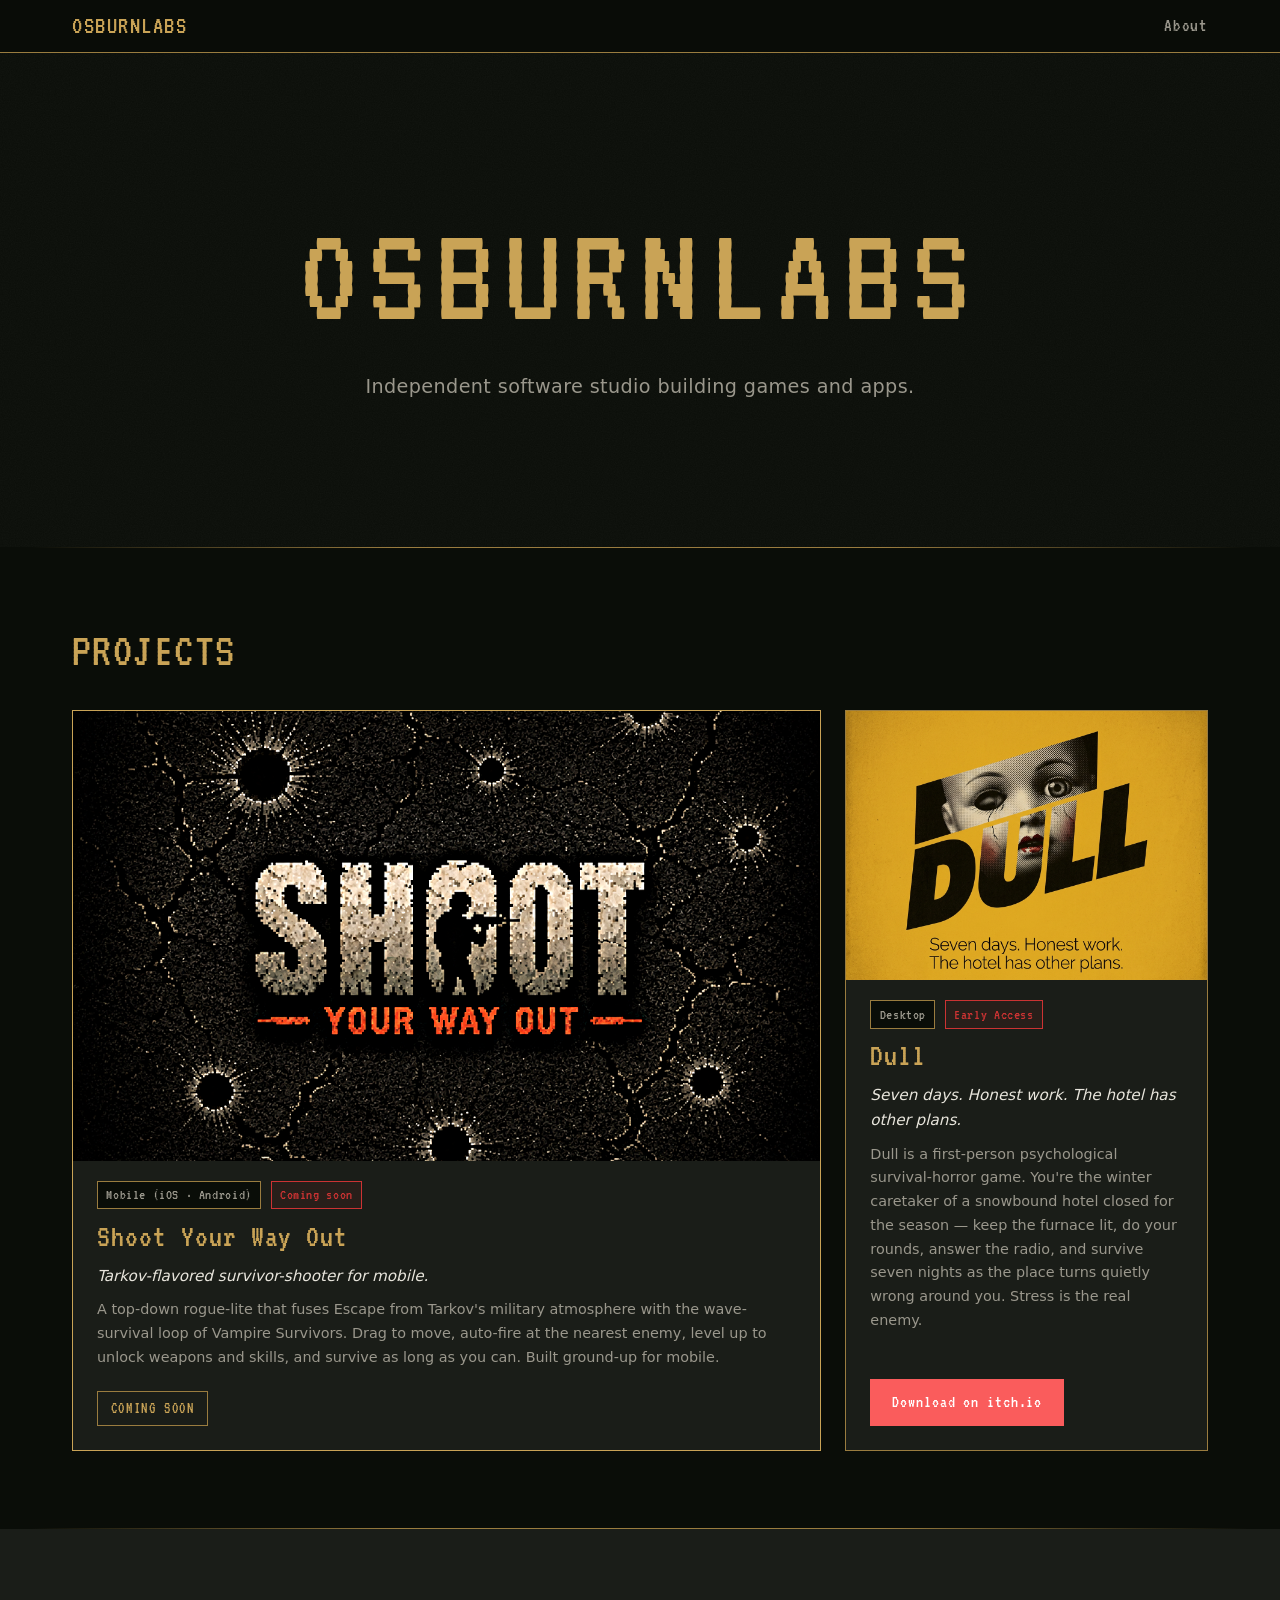
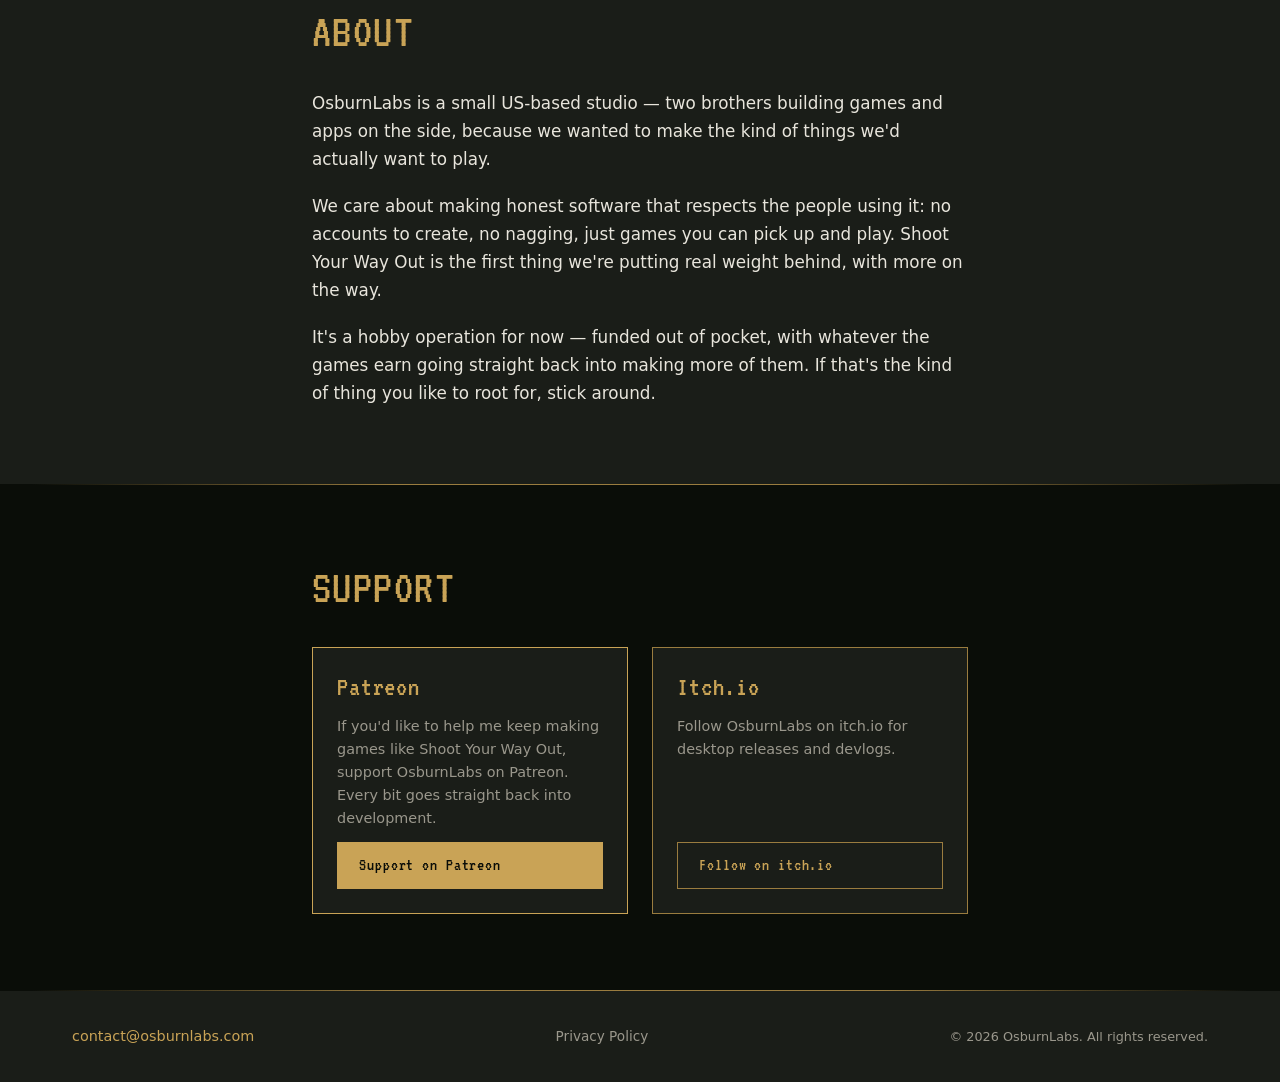
==== commit 228452a8: "assets: add OL favicon Co-Authored-By: Claude Sonnet 4.6 <noreply@anthropic.com>" ====
--- a/index.html
+++ b/index.html
@@ -14,7 +14,7 @@
   <meta property="og:image" content="https://osburnlabs.com/assets/images/og-image.png" />
 
   <!-- Favicon -->
-  <link rel="icon" type="image/png" href="assets/images/favicon.png" />
+  <link rel="icon" type="image/svg+xml" href="assets/favicon.svg" />
 
   <!-- Fonts -->
   <link rel="preconnect" href="https://fonts.googleapis.com" />
